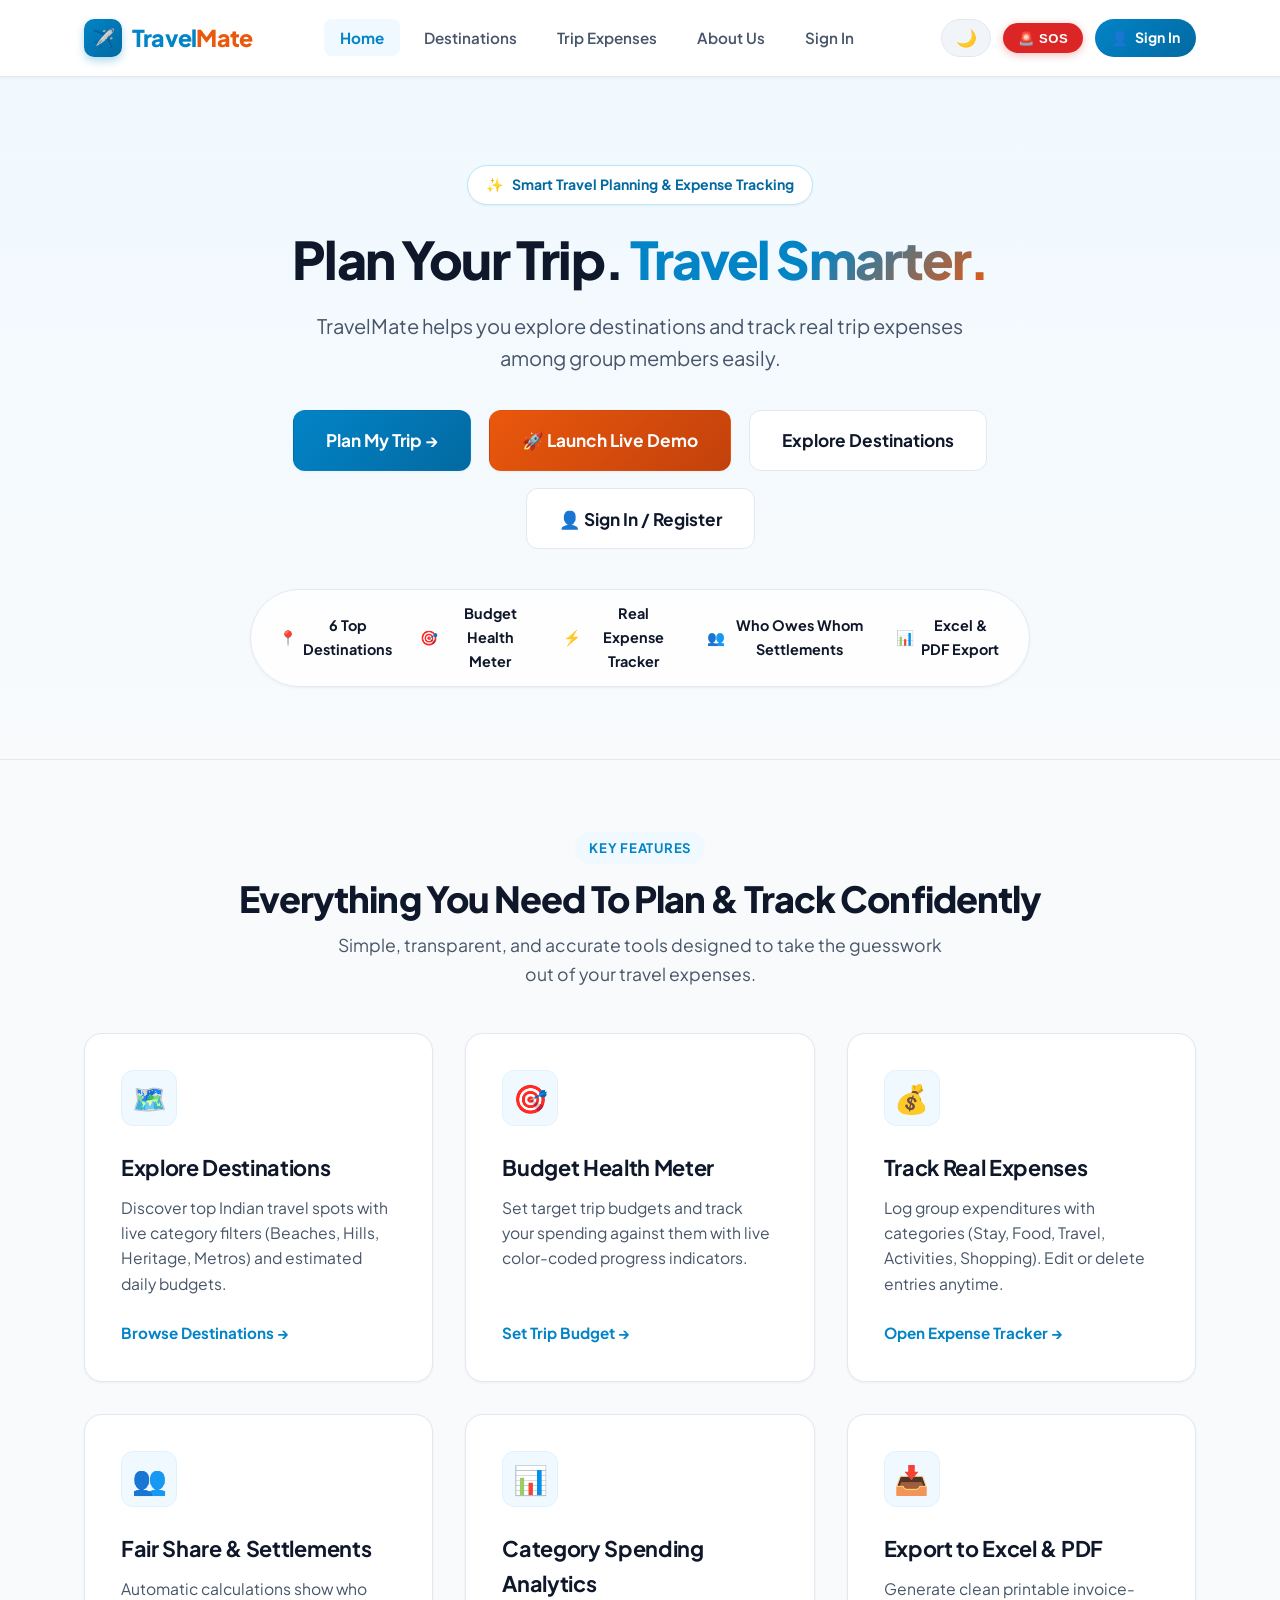
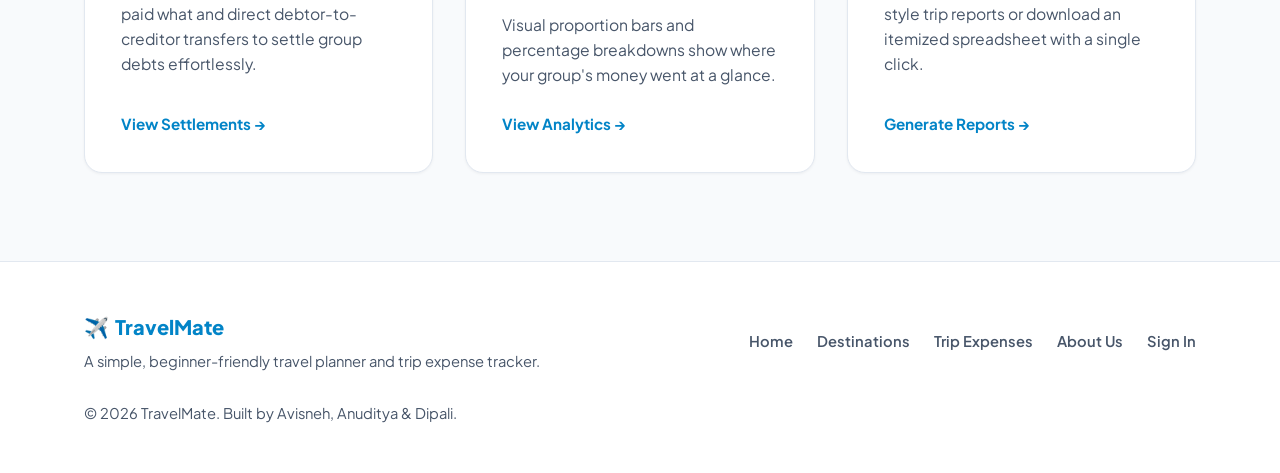
==== index.html @ c38aa234 "Initial commit: TravelMate web app" ====
<!DOCTYPE html>
<html lang="en">
<head>
  <meta charset="UTF-8">
  <meta name="viewport" content="width=device-width, initial-scale=1.0">
  <title>TravelMate - Plan Your Trip. Travel Smarter.</title>
  <!-- Google Fonts: Plus Jakarta Sans -->
  <link rel="preconnect" href="https://fonts.googleapis.com">
  <link rel="preconnect" href="https://fonts.gstatic.com" crossorigin>
  <link href="https://fonts.googleapis.com/css2?family=Plus+Jakarta+Sans:wght@400;500;600;700;800&display=swap" rel="stylesheet">
  <!-- Main Stylesheet -->
  <link rel="stylesheet" href="css/style.css">
</head>
<body>

  <!-- Navigation Bar -->
  <header class="navbar">
    <div class="container nav-container">
      <a href="index.html" class="logo">
        <div class="logo-icon-wrap">✈️</div>
        <div class="logo-text">Travel<span>Mate</span></div>
      </a>

      <!-- Mobile Menu Toggle Button -->
      <button class="menu-toggle" id="menuToggle" aria-label="Toggle Navigation">
        ☰
      </button>

      <!-- Navigation Links -->
      <nav>
        <ul class="nav-links" id="navLinks">
          <li><a href="index.html" class="nav-link active">Home</a></li>
          <li><a href="destinations.html" class="nav-link">Destinations</a></li>
          <li><a href="budget.html" class="nav-link">Trip Expenses</a></li>
          <li><a href="about.html" class="nav-link">About Us</a></li>
          <li><a href="login.html" class="nav-link">Sign In</a></li>
        </ul>
      </nav>

      <!-- Nav Actions: Theme Toggle & Emergency SOS -->
      <div class="nav-actions-group">
        <button type="button" id="themeToggleBtn" class="btn-theme-toggle" title="Toggle Dark/Light Mode">🌙</button>
        <button type="button" id="sosNavBtn" class="btn-nav-sos" title="Emergency Helplines">🚨 SOS</button>
      </div>
    </div>
  </header>

  <!-- Main Content -->
  <main>
    <!-- Hero Section -->
    <section class="hero">
      <div class="container">
        <div class="hero-content">
          <div class="hero-badge">
            <span>✨</span> Smart Travel Planning & Expense Tracking
          </div>
          <h1 class="hero-title">
            Plan Your Trip. <span>Travel Smarter.</span>
          </h1>
          <p class="hero-desc">
            TravelMate helps you explore destinations and track real trip expenses among group members easily.
          </p>
          <div class="hero-actions">
            <a href="budget.html" class="btn btn-primary btn-lg">Plan My Trip &rarr;</a>
            <a href="budget.html?demo=true" class="btn btn-secondary btn-lg">🚀 Launch Live Demo</a>
            <a href="destinations.html" class="btn btn-outline btn-lg">Explore Destinations</a>
            <a href="login.html" class="btn btn-outline btn-lg">👤 Sign In / Register</a>
          </div>
          
          <!-- Trust / Highlights Strip -->
          <div class="hero-stats">
            <div class="hero-stat-item">
              <span>📍</span> <strong>6 Top Destinations</strong>
            </div>
            <div class="hero-stat-item">
              <span>🎯</span> <strong>Budget Health Meter</strong>
            </div>
            <div class="hero-stat-item">
              <span>⚡</span> <strong>Real Expense Tracker</strong>
            </div>
            <div class="hero-stat-item">
              <span>👥</span> <strong>Who Owes Whom Settlements</strong>
            </div>
            <div class="hero-stat-item">
              <span>📊</span> <strong>Excel & PDF Export</strong>
            </div>
          </div>
        </div>
      </div>
    </section>

    <!-- Features Section -->
    <section class="features-section">
      <div class="container">
        <div class="section-header">
          <span class="section-tag">Key Features</span>
          <h2 class="section-title">Everything You Need To Plan & Track Confidently</h2>
          <p class="section-subtitle">
            Simple, transparent, and accurate tools designed to take the guesswork out of your travel expenses.
          </p>
        </div>

        <div class="features-grid">
          <!-- Feature Card 1 -->
          <div class="feature-card">
            <div class="feature-icon-wrap">🗺️</div>
            <h3 class="feature-title">Explore Destinations</h3>
            <p class="feature-desc">
              Discover top Indian travel spots with live category filters (Beaches, Hills, Heritage, Metros) and estimated daily budgets.
            </p>
            <a href="destinations.html" class="feature-link">Browse Destinations &rarr;</a>
          </div>

          <!-- Feature Card 2 -->
          <div class="feature-card">
            <div class="feature-icon-wrap">🎯</div>
            <h3 class="feature-title">Budget Health Meter</h3>
            <p class="feature-desc">
              Set target trip budgets and track your spending against them with live color-coded progress indicators.
            </p>
            <a href="budget.html" class="feature-link">Set Trip Budget &rarr;</a>
          </div>

          <!-- Feature Card 3 -->
          <div class="feature-card">
            <div class="feature-icon-wrap">💰</div>
            <h3 class="feature-title">Track Real Expenses</h3>
            <p class="feature-desc">
              Log group expenditures with categories (Stay, Food, Travel, Activities, Shopping). Edit or delete entries anytime.
            </p>
            <a href="budget.html" class="feature-link">Open Expense Tracker &rarr;</a>
          </div>

          <!-- Feature Card 4 -->
          <div class="feature-card">
            <div class="feature-icon-wrap">👥</div>
            <h3 class="feature-title">Fair Share & Settlements</h3>
            <p class="feature-desc">
              Automatic calculations show who paid what and direct debtor-to-creditor transfers to settle group debts effortlessly.
            </p>
            <a href="budget.html" class="feature-link">View Settlements &rarr;</a>
          </div>

          <!-- Feature Card 5 -->
          <div class="feature-card">
            <div class="feature-icon-wrap">📊</div>
            <h3 class="feature-title">Category Spending Analytics</h3>
            <p class="feature-desc">
              Visual proportion bars and percentage breakdowns show where your group's money went at a glance.
            </p>
            <a href="budget.html" class="feature-link">View Analytics &rarr;</a>
          </div>

          <!-- Feature Card 6 -->
          <div class="feature-card">
            <div class="feature-icon-wrap">📥</div>
            <h3 class="feature-title">Export to Excel & PDF</h3>
            <p class="feature-desc">
              Generate clean printable invoice-style trip reports or download an itemized spreadsheet with a single click.
            </p>
            <a href="budget.html" class="feature-link">Generate Reports &rarr;</a>
          </div>
        </div>
      </div>
    </section>

    <!-- Emergency SOS Modal -->
    <div id="sosModal" class="modal-overlay hidden" role="dialog" aria-modal="true">
      <div class="modal-box">
        <div class="modal-header">
          <h3 class="modal-title"><span>🚨</span> Emergency Tourist Helplines</h3>
          <button type="button" class="modal-close-btn" id="closeSosBtn">&times;</button>
        </div>
        <p style="font-size: 0.9rem; color: var(--text-muted); margin-bottom: 1.25rem;">
          Verified 24x7 emergency contacts across India. Tap any button to place an immediate call.
        </p>
        <div class="sos-grid">
          <div class="sos-card sos-card-primary">
            <div>
              <div class="sos-name">National Emergency</div>
              <div class="sos-sub">All-in-one Emergency</div>
            </div>
            <a href="tel:112" class="sos-btn-call">📞 112</a>
          </div>
          <div class="sos-card">
            <div>
              <div class="sos-name">Tourist Helpline</div>
              <div class="sos-sub">Ministry of Tourism (24x7)</div>
            </div>
            <a href="tel:1363" class="sos-btn-call">📞 1363</a>
          </div>
          <div class="sos-card">
            <div>
              <div class="sos-name">Police Control</div>
              <div class="sos-sub">Immediate Police Assistance</div>
            </div>
            <a href="tel:100" class="sos-btn-call">📞 100</a>
          </div>
          <div class="sos-card">
            <div>
              <div class="sos-name">Ambulance / Medical</div>
              <div class="sos-sub">Emergency Medical Care</div>
            </div>
            <a href="tel:108" class="sos-btn-call">📞 108</a>
          </div>
          <div class="sos-card">
            <div>
              <div class="sos-name">Women Safety</div>
              <div class="sos-sub">National Women Helpline</div>
            </div>
            <a href="tel:1091" class="sos-btn-call">📞 1091</a>
          </div>
          <div class="sos-card">
            <div>
              <div class="sos-name">Highway Emergency</div>
              <div class="sos-sub">NHAI Road Assistance</div>
            </div>
            <a href="tel:1033" class="sos-btn-call">📞 1033</a>
          </div>
        </div>
      </div>
    </div>
  </main>

  <!-- Footer -->
  <footer class="footer">
    <div class="container footer-content">
      <div>
        <div class="footer-logo">
          <span>✈️</span> TravelMate
        </div>
        <p>A simple, beginner-friendly travel planner and trip expense tracker.</p>
      </div>
      <ul class="footer-links">
        <li><a href="index.html">Home</a></li>
        <li><a href="destinations.html">Destinations</a></li>
        <li><a href="budget.html">Trip Expenses</a></li>
        <li><a href="about.html">About Us</a></li>
        <li><a href="login.html">Sign In</a></li>
      </ul>
      <div>
        <p>&copy; 2026 TravelMate. Built by Avisneh, Anuditya & Dipali.</p>
      </div>
    </div>
  </footer>

  <!-- Main JavaScript File -->
  <script src="js/script.js"></script>
</body>
</html>
---- css/style.css ----
/* ===================================================
   TravelMate - Modern Travel Planning Website
   Polished College Mini-Project Stylesheet
   =================================================== */

@import url('https://fonts.googleapis.com/css2?family=Plus+Jakarta+Sans:wght@400;500;600;700;800&display=swap');

/* CSS Variables (Design Tokens) */
:root {
  /* Brand Colors */
  --primary: #0284c7;             /* Sky/Ocean Blue */
  --primary-hover: #0369a1;
  --primary-light: #f0f9ff;
  --primary-glow: rgba(2, 132, 199, 0.15);
  
  --secondary: #ea580c;           /* Warm Sunset Coral/Orange */
  --secondary-hover: #c2410c;
  --secondary-light: #fff7ed;
  
  --accent: #059669;              /* Emerald for settlements / positive balance */
  --accent-light: #ecfdf5;

  /* Neutrals & Surfaces */
  --bg-page: #f8fafc;             /* Slate 50 */
  --bg-card: #ffffff;
  --bg-subtle: #f1f5f9;           /* Slate 100 */
  --bg-input: #ffffff;
  
  /* Text */
  --text-main: #0f172a;           /* Slate 900 */
  --text-muted: #475569;          /* Slate 600 - high contrast */
  --text-light: #94a3b8;          /* Slate 400 */
  
  /* Borders */
  --border: #e2e8f0;              /* Slate 200 */
  --border-hover: #cbd5e1;
  --border-focus: #38bdf8;
  
  /* Feedback */
  --error: #dc2626;
  --error-bg: #fef2f2;
  --error-border: #fecaca;
  
  /* Radii */
  --radius-sm: 8px;
  --radius-md: 12px;
  --radius-lg: 18px;
  --radius-full: 9999px;
  
  /* Shadows */
  --shadow-sm: 0 1px 3px 0 rgba(15, 23, 42, 0.05);
  --shadow-md: 0 4px 12px -2px rgba(15, 23, 42, 0.07), 0 2px 4px -1px rgba(15, 23, 42, 0.04);
  --shadow-lg: 0 12px 28px -4px rgba(15, 23, 42, 0.1), 0 4px 8px -2px rgba(15, 23, 42, 0.04);
  --shadow-primary: 0 10px 20px -3px rgba(2, 132, 199, 0.25);
  
  /* Transitions */
  --transition: all 0.22s cubic-bezier(0.4, 0, 0.2, 1);
  --max-width: 1160px;
}

/* ===================================================
   Dark Mode Theme System
   =================================================== */
[data-theme="dark"] {
  --bg-page: #0b1329;             /* Deep midnight slate */
  --bg-card: #152238;             /* Elevated dark surface */
  --bg-subtle: #1c2e4a;           /* Secondary dark surface */
  --bg-input: #101c30;            /* Dark input field */
  
  --text-main: #f8fafc;           /* Crisp bright text */
  --text-muted: #94a3b8;          /* Slate 400 */
  --text-light: #64748b;          /* Slate 500 */
  
  --border: #233554;              /* Slate border */
  --border-hover: #3b5278;
  --border-focus: #38bdf8;
  
  --primary-light: rgba(2, 132, 199, 0.22);
  --secondary-light: rgba(234, 88, 12, 0.22);
  --accent-light: rgba(5, 150, 105, 0.22);
  
  --shadow-sm: 0 1px 3px 0 rgba(0, 0, 0, 0.4);
  --shadow-md: 0 4px 12px -2px rgba(0, 0, 0, 0.5);
  --shadow-lg: 0 12px 28px -4px rgba(0, 0, 0, 0.65);
}

[data-theme="dark"] .navbar {
  background-color: rgba(15, 23, 42, 0.94);
  border-bottom: 1px solid var(--border);
}
[data-theme="dark"] .nav-links {
  background-color: #152238;
}
[data-theme="dark"] .nav-link {
  color: #cbd5e1;
}
[data-theme="dark"] .nav-link:hover,
[data-theme="dark"] .nav-link.active {
  color: #38bdf8;
}
[data-theme="dark"] .feature-card,
[data-theme="dark"] .destination-card,
[data-theme="dark"] .team-card,
[data-theme="dark"] .tracker-panel,
[data-theme="dark"] .metric-card,
[data-theme="dark"] .trip-card,
[data-theme="dark"] .settlement-card,
[data-theme="dark"] .print-actions-bar,
[data-theme="dark"] .about-intro-card,
[data-theme="dark"] .checklist-card,
[data-theme="dark"] .budget-meter-card,
[data-theme="dark"] .category-analytics-card,
[data-theme="dark"] .itinerary-card,
[data-theme="dark"] .currency-widget-card,
[data-theme="dark"] .modal-box {
  background-color: var(--bg-card);
  border-color: var(--border);
}
[data-theme="dark"] .form-input,
[data-theme="dark"] .form-select,
[data-theme="dark"] .dest-search-input {
  background-color: var(--bg-input);
  color: var(--text-main);
  border-color: var(--border);
}
[data-theme="dark"] .expense-table th {
  background-color: #1a2a44;
  color: #cbd5e1;
  border-color: var(--border);
}
[data-theme="dark"] .expense-table td {
  border-color: var(--border);
  color: var(--text-main);
}
[data-theme="dark"] .category-dist-bar {
  background-color: #1e293b;
}
[data-theme="dark"] .category-card {
  background-color: #1a2a44;
}
[data-theme="dark"] .checklist-item {
  background-color: #1a2a44;
  border-color: var(--border);
}
[data-theme="dark"] .checklist-item.done {
  background-color: rgba(5, 150, 105, 0.15);
  border-color: #065f46;
}
[data-theme="dark"] .footer {
  background-color: #070d1d;
  border-top: 1px solid var(--border);
}
[data-theme="dark"] .demo-banner {
  background: linear-gradient(135deg, rgba(5, 150, 105, 0.15) 0%, rgba(2, 132, 199, 0.15) 100%);
  border-color: #059669;
}
[data-theme="dark"] .demo-banner-title {
  color: #34d399;
}
[data-theme="dark"] .demo-banner-desc {
  color: #a7f3d0;
}
[data-theme="dark"] .filter-pill {
  background-color: #152238;
  color: #cbd5e1;
  border-color: var(--border);
}

/* Homepage Dark Mode Overrides */
[data-theme="dark"] .hero {
  background: 
    linear-gradient(180deg, rgba(11, 19, 41, 0.94) 0%, rgba(15, 23, 42, 0.98) 100%),
    url('https://images.unsplash.com/photo-1488646953014-85cb44e25828?w=1600&auto=format&fit=crop&q=80') center/cover no-repeat;
  border-bottom-color: var(--border);
}

[data-theme="dark"] .hero-badge {
  background-color: var(--bg-card);
  border-color: var(--border);
  color: #38bdf8;
}

[data-theme="dark"] .hero-stats {
  background-color: rgba(21, 34, 56, 0.9);
  border-color: var(--border);
  color: #94a3b8;
}

[data-theme="dark"] .hero-stat-item strong {
  color: #f8fafc;
}

[data-theme="dark"] .btn-outline {
  background-color: var(--bg-card);
  border-color: var(--border);
  color: var(--text-main);
}

[data-theme="dark"] .btn-outline:hover {
  background-color: var(--primary-light);
  border-color: var(--primary);
  color: #38bdf8;
}

[data-theme="dark"] .btn-outline-danger {
  background-color: var(--bg-card);
  border-color: #7f1d1d;
  color: #f87171;
}

[data-theme="dark"] .btn-outline-danger:hover {
  background-color: rgba(220, 38, 38, 0.2);
  border-color: #ef4444;
}

[data-theme="dark"] .section-tag {
  background-color: var(--primary-light);
  color: #38bdf8;
}

[data-theme="dark"] .feature-card {
  background-color: var(--bg-card);
  border-color: var(--border);
}

[data-theme="dark"] .feature-icon-wrap {
  background-color: var(--primary-light);
  color: #38bdf8;
}

[data-theme="dark"] .feature-link {
  color: #38bdf8;
}

[data-theme="dark"] .feature-link:hover {
  color: #7dd3fc;
}

[data-theme="dark"] .sos-card {
  background-color: var(--bg-card);
  border-color: var(--border);
}

[data-theme="dark"] .sos-sub {
  color: var(--text-muted);
}

/* Base & Reset */
*, *::before, *::after {
  box-sizing: border-box;
  margin: 0;
  padding: 0;
}

html {
  scroll-behavior: smooth;
  font-size: 16px;
}

body {
  font-family: 'Plus Jakarta Sans', -apple-system, BlinkMacSystemFont, "Segoe UI", Roboto, sans-serif;
  color: var(--text-main);
  background-color: var(--bg-page);
  line-height: 1.65;
  min-height: 100vh;
  display: flex;
  flex-direction: column;
  -webkit-font-smoothing: antialiased;
}

main {
  flex: 1;
}

a {
  color: inherit;
  text-decoration: none;
}

img {
  max-width: 100%;
  height: auto;
  display: block;
}

/* Container */
.container {
  width: 100%;
  max-width: var(--max-width);
  margin: 0 auto;
  padding: 0 1.5rem;
}

/* Section Header Typography */
.section-header {
  text-align: center;
  margin-bottom: 2.75rem;
}

.section-tag {
  display: inline-flex;
  align-items: center;
  gap: 0.4rem;
  font-size: 0.82rem;
  font-weight: 700;
  text-transform: uppercase;
  letter-spacing: 0.75px;
  color: var(--primary);
  background-color: var(--primary-light);
  padding: 0.35rem 0.85rem;
  border-radius: var(--radius-full);
  margin-bottom: 0.75rem;
}

.section-title {
  font-size: 2.25rem;
  font-weight: 800;
  color: var(--text-main);
  letter-spacing: -0.025em;
  margin-bottom: 0.6rem;
  line-height: 1.25;
}

.section-subtitle {
  font-size: 1.1rem;
  color: var(--text-muted);
  max-width: 620px;
  margin: 0 auto;
  font-weight: 400;
}

/* ===================================================
   Navigation Bar
   =================================================== */
.navbar {
  background-color: rgba(255, 255, 255, 0.95);
  backdrop-filter: blur(12px);
  -webkit-backdrop-filter: blur(12px);
  border-bottom: 1px solid var(--border);
  position: sticky;
  top: 0;
  z-index: 100;
  box-shadow: var(--shadow-sm);
  transition: var(--transition);
}

.nav-container {
  display: flex;
  align-items: center;
  justify-content: space-between;
  height: 76px;
}

.logo {
  display: flex;
  align-items: center;
  gap: 0.6rem;
  font-size: 1.45rem;
  font-weight: 800;
  color: var(--primary);
  letter-spacing: -0.03em;
  transition: var(--transition);
}

.logo:hover {
  opacity: 0.9;
  transform: translateY(-1px);
}

.logo-icon-wrap {
  width: 38px;
  height: 38px;
  border-radius: 10px;
  background: linear-gradient(135deg, var(--primary) 0%, var(--primary-hover) 100%);
  color: #ffffff;
  display: flex;
  align-items: center;
  justify-content: center;
  font-size: 1.15rem;
  box-shadow: 0 4px 8px rgba(2, 132, 199, 0.3);
}

.logo-text span {
  color: var(--secondary);
}

.nav-links {
  display: flex;
  list-style: none;
  gap: 0.5rem;
  align-items: center;
}

.nav-link {
  font-size: 0.95rem;
  font-weight: 600;
  color: var(--text-muted);
  padding: 0.55rem 1rem;
  border-radius: var(--radius-sm);
  transition: var(--transition);
}

.nav-link:hover {
  color: var(--primary);
  background-color: var(--primary-light);
}

.nav-link.active {
  color: var(--primary);
  background-color: var(--primary-light);
  font-weight: 700;
}

.menu-toggle {
  display: none;
  background: none;
  border: 1px solid var(--border);
  border-radius: var(--radius-sm);
  padding: 0.5rem 0.75rem;
  cursor: pointer;
  color: var(--text-main);
  font-size: 1.25rem;
  transition: var(--transition);
}

.menu-toggle:hover {
  background-color: var(--bg-subtle);
}

/* ===================================================
   Buttons
   =================================================== */
.btn {
  display: inline-flex;
  align-items: center;
  justify-content: center;
  gap: 0.5rem;
  font-size: 0.98rem;
  font-weight: 700;
  padding: 0.75rem 1.6rem;
  border-radius: var(--radius-md);
  border: 1px solid transparent;
  cursor: pointer;
  transition: var(--transition);
  text-align: center;
  font-family: inherit;
}

.btn-primary {
  background: linear-gradient(135deg, var(--primary) 0%, var(--primary-hover) 100%);
  color: #ffffff;
  box-shadow: var(--shadow-sm);
}

.btn-primary:hover {
  transform: translateY(-2px);
  box-shadow: var(--shadow-primary);
}

.btn-secondary {
  background: linear-gradient(135deg, var(--secondary) 0%, var(--secondary-hover) 100%);
  color: #ffffff;
  box-shadow: var(--shadow-sm);
}

.btn-secondary:hover {
  transform: translateY(-2px);
  box-shadow: 0 10px 20px -3px rgba(234, 88, 12, 0.25);
}

.btn-outline {
  background-color: #ffffff;
  border-color: var(--border);
  color: var(--text-main);
}

.btn-outline:hover {
  border-color: var(--primary);
  color: var(--primary);
  background-color: var(--primary-light);
  transform: translateY(-2px);
}

.btn-outline-danger {
  background-color: #ffffff;
  border-color: var(--error-border);
  color: var(--error);
}

.btn-outline-danger:hover {
  background-color: var(--error-bg);
  border-color: var(--error);
}

.btn-sm {
  padding: 0.45rem 0.9rem;
  font-size: 0.85rem;
  border-radius: var(--radius-sm);
}

.btn-lg {
  padding: 0.95rem 2rem;
  font-size: 1.08rem;
  border-radius: var(--radius-md);
}

/* ===================================================
   Home Page Hero & Features
   =================================================== */
.hero {
  position: relative;
  padding: 5.5rem 0 4.5rem;
  background: 
    linear-gradient(180deg, rgba(240, 249, 255, 0.92) 0%, rgba(248, 250, 252, 0.96) 100%),
    url('https://images.unsplash.com/photo-1488646953014-85cb44e25828?w=1600&auto=format&fit=crop&q=80') center/cover no-repeat;
  text-align: center;
  border-bottom: 1px solid var(--border);
}

.hero-content {
  max-width: 780px;
  margin: 0 auto;
}

.hero-badge {
  display: inline-flex;
  align-items: center;
  gap: 0.5rem;
  padding: 0.45rem 1.1rem;
  background-color: #ffffff;
  border: 1px solid #bae6fd;
  color: var(--primary-hover);
  border-radius: var(--radius-full);
  font-size: 0.88rem;
  font-weight: 700;
  margin-bottom: 1.5rem;
  box-shadow: var(--shadow-sm);
}

.hero-title {
  font-size: 3.25rem;
  font-weight: 800;
  letter-spacing: -0.035em;
  color: var(--text-main);
  margin-bottom: 1.25rem;
  line-height: 1.18;
}

.hero-title span {
  background: linear-gradient(135deg, var(--primary) 0%, #0284c7 50%, var(--secondary) 100%);
  -webkit-background-clip: text;
  -webkit-text-fill-color: transparent;
}

.hero-desc {
  font-size: 1.25rem;
  color: var(--text-muted);
  max-width: 650px;
  margin: 0 auto 2.25rem;
  line-height: 1.6;
}

.hero-actions {
  display: flex;
  gap: 1.1rem;
  justify-content: center;
  flex-wrap: wrap;
  margin-bottom: 2.5rem;
}

.hero-stats {
  display: inline-flex;
  align-items: center;
  gap: 1.75rem;
  padding: 0.75rem 1.75rem;
  background-color: rgba(255, 255, 255, 0.8);
  backdrop-filter: blur(8px);
  border: 1px solid var(--border);
  border-radius: var(--radius-full);
  font-size: 0.9rem;
  color: var(--text-muted);
  box-shadow: var(--shadow-sm);
}

.hero-stat-item {
  display: flex;
  align-items: center;
  gap: 0.4rem;
  font-weight: 600;
}

.hero-stat-item strong {
  color: var(--text-main);
}

/* Features Section */
.features-section {
  padding: 4.5rem 0 5.5rem;
}

.features-grid {
  display: grid;
  grid-template-columns: repeat(auto-fit, minmax(300px, 1fr));
  gap: 2rem;
}

.feature-card {
  background-color: var(--bg-card);
  padding: 2.25rem;
  border-radius: var(--radius-lg);
  border: 1px solid var(--border);
  box-shadow: var(--shadow-sm);
  transition: var(--transition);
  display: flex;
  flex-direction: column;
  position: relative;
  overflow: hidden;
}

.feature-card::before {
  content: "";
  position: absolute;
  top: 0;
  left: 0;
  right: 0;
  height: 4px;
  background: linear-gradient(90deg, var(--primary) 0%, var(--secondary) 100%);
  opacity: 0;
  transition: var(--transition);
}

.feature-card:hover {
  transform: translateY(-6px);
  box-shadow: var(--shadow-lg);
  border-color: #cbd5e1;
}

.feature-card:hover::before {
  opacity: 1;
}

.feature-icon-wrap {
  width: 56px;
  height: 56px;
  border-radius: var(--radius-md);
  background-color: var(--primary-light);
  color: var(--primary);
  display: flex;
  align-items: center;
  justify-content: center;
  font-size: 1.75rem;
  margin-bottom: 1.5rem;
  border: 1px solid #e0f2fe;
}

.feature-title {
  font-size: 1.35rem;
  font-weight: 700;
  color: var(--text-main);
  margin-bottom: 0.6rem;
  letter-spacing: -0.015em;
}

.feature-desc {
  color: var(--text-muted);
  font-size: 0.98rem;
  margin-bottom: 1.5rem;
  flex: 1;
  line-height: 1.6;
}

.feature-link {
  display: inline-flex;
  align-items: center;
  gap: 0.4rem;
  color: var(--primary);
  font-weight: 700;
  font-size: 0.95rem;
  transition: var(--transition);
}

.feature-link:hover {
  color: var(--primary-hover);
  transform: translateX(3px);
}

/* ===================================================
   Destinations Page
   =================================================== */
.destinations-section {
  padding: 4rem 0 5.5rem;
}

.destinations-grid {
  display: grid;
  grid-template-columns: repeat(auto-fill, minmax(340px, 1fr));
  gap: 2.25rem;
}

.destination-card {
  background-color: var(--bg-card);
  border-radius: var(--radius-lg);
  border: 1px solid var(--border);
  overflow: hidden;
  box-shadow: var(--shadow-sm);
  transition: var(--transition);
  display: flex;
  flex-direction: column;
}

.destination-card:hover {
  transform: translateY(-6px);
  box-shadow: var(--shadow-lg);
  border-color: #cbd5e1;
}

.destination-image-wrapper {
  position: relative;
  width: 100%;
  height: 225px;
  background-color: #e2e8f0;
  overflow: hidden;
}

.destination-image {
  width: 100%;
  height: 100%;
  object-fit: cover;
  transition: transform 0.45s cubic-bezier(0.4, 0, 0.2, 1);
}

.destination-card:hover .destination-image {
  transform: scale(1.06);
}

.destination-badge {
  position: absolute;
  top: 1rem;
  right: 1rem;
  background-color: rgba(15, 23, 42, 0.85);
  backdrop-filter: blur(6px);
  -webkit-backdrop-filter: blur(6px);
  color: #ffffff;
  padding: 0.35rem 0.85rem;
  border-radius: var(--radius-full);
  font-size: 0.78rem;
  font-weight: 700;
  letter-spacing: 0.3px;
  box-shadow: 0 2px 6px rgba(0,0,0,0.2);
}

.destination-content {
  padding: 1.75rem;
  display: flex;
  flex-direction: column;
  flex: 1;
}

.destination-name {
  font-size: 1.45rem;
  font-weight: 800;
  color: var(--text-main);
  margin-bottom: 0.45rem;
  letter-spacing: -0.02em;
}

.destination-desc {
  color: var(--text-muted);
  font-size: 0.95rem;
  margin-bottom: 1.5rem;
  flex: 1;
  line-height: 1.6;
}

.destination-footer {
  display: flex;
  align-items: center;
  justify-content: space-between;
  padding-top: 1.25rem;
  border-top: 1px solid var(--border);
}

.destination-budget-label {
  font-size: 0.75rem;
  color: var(--text-muted);
  text-transform: uppercase;
  font-weight: 700;
  letter-spacing: 0.6px;
  margin-bottom: 0.15rem;
}

.destination-budget-val {
  font-size: 1.15rem;
  font-weight: 800;
  color: var(--primary);
}

/* ===================================================
   Trip Expenses Tracker & Splitter Styles
   =================================================== */
.expense-tracker-section {
  padding: 3.5rem 0 5.5rem;
}

.tracker-layout {
  display: flex;
  flex-direction: column;
  gap: 2.5rem;
}

/* Generic Panel Card */
.tracker-panel {
  background-color: var(--bg-card);
  border-radius: var(--radius-lg);
  border: 1px solid var(--border);
  box-shadow: var(--shadow-sm);
  padding: 2.25rem;
}

.panel-header {
  border-bottom: 1px solid var(--border);
  padding-bottom: 1.25rem;
  margin-bottom: 1.75rem;
  display: flex;
  align-items: center;
  justify-content: space-between;
  flex-wrap: wrap;
  gap: 1rem;
}

.panel-tag {
  font-size: 0.75rem;
  font-weight: 800;
  text-transform: uppercase;
  letter-spacing: 0.75px;
  color: var(--primary);
  display: inline-block;
  margin-bottom: 0.35rem;
}

.panel-title {
  font-size: 1.45rem;
  font-weight: 800;
  color: var(--text-main);
  letter-spacing: -0.02em;
}

.panel-desc {
  font-size: 0.9rem;
  color: var(--text-muted);
  margin-top: 0.25rem;
}

/* ===================================================
   My Trips Dashboard
   =================================================== */
.my-trips-section {
  background-color: var(--bg-card);
  border-radius: var(--radius-lg);
  border: 1px solid var(--border);
  box-shadow: var(--shadow-sm);
  padding: 2rem;
  margin-bottom: 2rem;
}

.my-trips-header {
  display: flex;
  align-items: center;
  justify-content: space-between;
  flex-wrap: wrap;
  gap: 1rem;
  padding-bottom: 1.25rem;
  border-bottom: 1px solid var(--border);
  margin-bottom: 1.5rem;
}

.my-trips-grid {
  display: grid;
  grid-template-columns: repeat(auto-fill, minmax(300px, 1fr));
  gap: 1.5rem;
}

.trip-card {
  background-color: #ffffff;
  border-radius: var(--radius-md);
  border: 1.5px solid var(--border);
  box-shadow: var(--shadow-sm);
  padding: 1.5rem;
  display: flex;
  flex-direction: column;
  gap: 1rem;
  position: relative;
  transition: var(--transition);
}

.trip-card:hover {
  transform: translateY(-3px);
  box-shadow: var(--shadow-md);
  border-color: #cbd5e1;
}

.trip-card.active {
  border-color: var(--primary);
  box-shadow: 0 0 0 2px var(--primary-light), var(--shadow-md);
  background: linear-gradient(180deg, #f0f9ff 0%, #ffffff 40%);
}

.trip-card-header {
  display: flex;
  align-items: flex-start;
  justify-content: space-between;
  gap: 0.5rem;
}

.trip-card-title {
  font-size: 1.25rem;
  font-weight: 800;
  color: var(--text-main);
  letter-spacing: -0.01em;
  margin-bottom: 0.25rem;
}

.trip-badge-active {
  display: inline-flex;
  align-items: center;
  gap: 0.3rem;
  background-color: var(--primary);
  color: #ffffff;
  font-size: 0.72rem;
  font-weight: 800;
  text-transform: uppercase;
  letter-spacing: 0.5px;
  padding: 0.25rem 0.6rem;
  border-radius: var(--radius-full);
}

.trip-badge-dest {
  display: inline-flex;
  align-items: center;
  gap: 0.25rem;
  background-color: var(--bg-subtle);
  color: var(--text-muted);
  font-size: 0.75rem;
  font-weight: 700;
  padding: 0.2rem 0.55rem;
  border-radius: var(--radius-full);
  border: 1px solid var(--border);
}

.trip-card-members {
  font-size: 0.85rem;
  color: var(--text-muted);
  display: flex;
  flex-direction: column;
  gap: 0.25rem;
}

.trip-members-chips {
  display: flex;
  flex-wrap: wrap;
  gap: 0.35rem;
  margin-top: 0.25rem;
}

.trip-member-tag {
  font-size: 0.75rem;
  font-weight: 600;
  background-color: var(--bg-subtle);
  border: 1px solid var(--border);
  padding: 0.15rem 0.5rem;
  border-radius: var(--radius-sm);
  color: var(--text-main);
}

.trip-card-stats {
  display: flex;
  justify-content: space-between;
  align-items: center;
  padding: 0.75rem 1rem;
  background-color: var(--bg-subtle);
  border-radius: var(--radius-sm);
  border: 1px solid var(--border);
}

.trip-card-total-label {
  font-size: 0.75rem;
  font-weight: 700;
  text-transform: uppercase;
  letter-spacing: 0.5px;
  color: var(--text-muted);
}

.trip-card-total-val {
  font-size: 1.15rem;
  font-weight: 800;
  color: var(--primary);
}

.trip-card-actions {
  display: flex;
  gap: 0.5rem;
  margin-top: auto;
  padding-top: 0.5rem;
}

.trip-card-actions .btn {
  flex: 1;
}

.empty-trips-card {
  grid-column: 1 / -1;
  text-align: center;
  padding: 3rem 1.5rem;
  background-color: var(--bg-subtle);
  border-radius: var(--radius-md);
  border: 1.5px dashed var(--border);
  color: var(--text-muted);
}

.destination-badge-inline {
  display: inline-flex;
  align-items: center;
  gap: 0.3rem;
  background-color: #e0f2fe;
  color: #0369a1;
  border: 1px solid #7dd3fc;
  padding: 0.2rem 0.65rem;
  border-radius: var(--radius-full);
  font-size: 0.8rem;
  font-weight: 700;
  vertical-align: middle;
  margin-left: 0.5rem;
}

/* Pair-wise Direct Settlements */
.pair-settlement-list {
  display: grid;
  grid-template-columns: repeat(auto-fit, minmax(280px, 1fr));
  gap: 0.85rem;
}

.pair-settlement-item {
  display: flex;
  align-items: center;
  justify-content: space-between;
  gap: 0.75rem;
  padding: 1rem 1.25rem;
  background-color: #ffffff;
  border-radius: var(--radius-md);
  border: 1.5px solid #fed7aa;
  background: linear-gradient(135deg, #fffbeb 0%, #fff7ed 100%);
  box-shadow: var(--shadow-sm);
}

.pair-settlement-item.settled-clean {
  background: #f0fdf4;
  border-color: #bbf7d0;
}

.pair-settlement-desc {
  display: flex;
  align-items: center;
  gap: 0.5rem;
  font-weight: 700;
  font-size: 0.95rem;
  color: var(--text-main);
  flex-wrap: wrap;
}

.pair-debtor {
  color: var(--secondary);
  font-weight: 800;
}

.pair-creditor {
  color: var(--accent);
  font-weight: 800;
}

.pair-arrow {
  color: var(--text-muted);
  font-size: 1.1rem;
}

.pair-amount {
  font-size: 1.1rem;
  font-weight: 800;
  color: var(--text-main);
  background-color: #ffffff;
  padding: 0.25rem 0.65rem;
  border-radius: var(--radius-sm);
  border: 1px solid rgba(0, 0, 0, 0.08);
  white-space: nowrap;
}

/* Active Trip Banner */
.active-trip-banner {
  background: linear-gradient(135deg, #f0f9ff 0%, #e0f2fe 100%);
  border: 1.5px solid #bae6fd;
  border-radius: var(--radius-md);
  padding: 1.5rem 1.75rem;
  display: flex;
  align-items: center;
  justify-content: space-between;
  flex-wrap: wrap;
  gap: 1rem;
  margin-bottom: 2rem;
}

.active-trip-info {
  display: flex;
  flex-direction: column;
  gap: 0.4rem;
}

.active-trip-label {
  font-size: 0.78rem;
  font-weight: 800;
  text-transform: uppercase;
  letter-spacing: 0.6px;
  color: var(--primary-hover);
}

.active-trip-title {
  font-size: 1.6rem;
  font-weight: 800;
  color: var(--text-main);
}

.active-members-list {
  display: flex;
  align-items: center;
  gap: 0.5rem;
  flex-wrap: wrap;
  margin-top: 0.35rem;
}

.member-chip {
  display: inline-flex;
  align-items: center;
  gap: 0.4rem;
  background-color: #ffffff;
  border: 1px solid #7dd3fc;
  color: var(--text-main);
  padding: 0.3rem 0.75rem;
  border-radius: var(--radius-full);
  font-size: 0.85rem;
  font-weight: 700;
  box-shadow: 0 1px 2px rgba(0, 0, 0, 0.04);
}

.member-chip-avatar {
  width: 20px;
  height: 20px;
  border-radius: 50%;
  background-color: var(--primary);
  color: #ffffff;
  display: inline-flex;
  align-items: center;
  justify-content: center;
  font-size: 0.7rem;
  font-weight: 800;
}

/* Dynamic Member Inputs Grid */
.member-inputs-grid {
  display: grid;
  grid-template-columns: repeat(auto-fit, minmax(220px, 1fr));
  gap: 1rem;
  margin: 1.25rem 0 1.75rem;
}

/* Forms */
.form-grid {
  display: grid;
  grid-template-columns: repeat(auto-fit, minmax(220px, 1fr));
  gap: 1.25rem;
  margin-bottom: 1.75rem;
}

.form-group {
  display: flex;
  flex-direction: column;
  gap: 0.45rem;
}

.form-group.full-width {
  grid-column: 1 / -1;
}

.form-label {
  font-size: 0.9rem;
  font-weight: 700;
  color: var(--text-main);
  display: flex;
  align-items: center;
  gap: 0.4rem;
}

.form-label span.req {
  color: var(--error);
}

.input-icon-wrap {
  position: relative;
  display: flex;
  align-items: center;
}

.input-icon {
  position: absolute;
  left: 0.95rem;
  color: var(--text-light);
  font-size: 0.95rem;
  pointer-events: none;
  font-weight: 700;
}

.form-input,
.form-select {
  width: 100%;
  padding: 0.8rem 1rem;
  font-size: 0.96rem;
  border: 1.5px solid var(--border);
  border-radius: var(--radius-md);
  background-color: var(--bg-input);
  color: var(--text-main);
  transition: var(--transition);
  font-family: inherit;
}

.has-icon {
  padding-left: 2.2rem;
}

.form-input:focus,
.form-select:focus {
  outline: none;
  border-color: var(--primary);
  box-shadow: 0 0 0 4px var(--primary-glow);
  background-color: #ffffff;
}

.form-input::placeholder {
  color: #94a3b8;
}

.form-hint {
  font-size: 0.78rem;
  color: var(--text-muted);
}

/* Alert Notification */
.alert {
  padding: 0.9rem 1.2rem;
  border-radius: var(--radius-md);
  font-size: 0.92rem;
  margin-bottom: 1.5rem;
  display: flex;
  align-items: center;
  gap: 0.6rem;
}

.alert-error {
  background-color: var(--error-bg);
  border: 1px solid var(--error-border);
  color: var(--error);
  font-weight: 600;
}

.alert.hidden,
.hidden {
  display: none !important;
}

/* Summary Metrics Highlights */
.metrics-grid {
  display: grid;
  grid-template-columns: repeat(auto-fit, minmax(260px, 1fr));
  gap: 1.25rem;
  margin-bottom: 2rem;
}

.metric-card {
  padding: 1.5rem;
  border-radius: var(--radius-md);
  border: 1px solid var(--border);
  background-color: var(--bg-card);
  box-shadow: var(--shadow-sm);
  display: flex;
  flex-direction: column;
  gap: 0.35rem;
}

.metric-card.primary {
  background: linear-gradient(135deg, #0284c7 0%, #0369a1 100%);
  color: #ffffff;
  border: none;
  box-shadow: 0 10px 24px -4px rgba(2, 132, 199, 0.35);
}

.metric-card.primary .metric-label {
  color: rgba(255, 255, 255, 0.85);
}

.metric-card.primary .metric-value {
  color: #ffffff;
  font-size: 2.25rem;
}

.metric-card.accent {
  background-color: var(--accent-light);
  border: 1.5px solid #a7f3d0;
}

.metric-card.accent .metric-label {
  color: #065f46;
}

.metric-card.accent .metric-value {
  color: #047857;
  font-size: 1.85rem;
}

.metric-label {
  font-size: 0.8rem;
  font-weight: 700;
  text-transform: uppercase;
  letter-spacing: 0.6px;
  color: var(--text-muted);
}

.metric-value {
  font-size: 1.85rem;
  font-weight: 800;
  letter-spacing: -0.02em;
  color: var(--text-main);
}

/* Expense Table */
.table-responsive {
  width: 100%;
  overflow-x: auto;
  border-radius: var(--radius-md);
  border: 1px solid var(--border);
}

.expense-table {
  width: 100%;
  border-collapse: collapse;
  min-width: 620px;
}

.expense-table th {
  background-color: var(--bg-subtle);
  padding: 0.9rem 1rem;
  text-align: left;
  font-size: 0.82rem;
  font-weight: 700;
  color: var(--text-muted);
  text-transform: uppercase;
  letter-spacing: 0.5px;
  border-bottom: 1px solid var(--border);
}

.expense-table td {
  padding: 1rem;
  border-bottom: 1px solid var(--border);
  font-size: 0.94rem;
  vertical-align: middle;
}

.expense-table tr:last-child td {
  border-bottom: none;
}

.expense-table tr:hover {
  background-color: #fafbfc;
}

.category-tag {
  display: inline-flex;
  align-items: center;
  padding: 0.25rem 0.65rem;
  border-radius: var(--radius-full);
  font-size: 0.78rem;
  font-weight: 700;
  background-color: var(--bg-subtle);
  color: var(--text-main);
  border: 1px solid var(--border);
}

.amount-cell {
  font-weight: 800;
  color: var(--text-main);
  font-size: 1.05rem;
}

.actions-cell {
  display: flex;
  gap: 0.5rem;
}

.btn-action-edit {
  background: none;
  border: 1px solid var(--border);
  border-radius: var(--radius-sm);
  padding: 0.35rem 0.65rem;
  font-size: 0.82rem;
  font-weight: 700;
  color: var(--primary);
  cursor: pointer;
  transition: var(--transition);
}

.btn-action-edit:hover {
  background-color: var(--primary-light);
  border-color: var(--primary);
}

.btn-action-delete {
  background: none;
  border: 1px solid var(--border);
  border-radius: var(--radius-sm);
  padding: 0.35rem 0.65rem;
  font-size: 0.82rem;
  font-weight: 700;
  color: var(--error);
  cursor: pointer;
  transition: var(--transition);
}

.btn-action-delete:hover {
  background-color: var(--error-bg);
  border-color: var(--error);
}

/* Empty State */
.empty-state {
  text-align: center;
  padding: 3.5rem 1.5rem;
  color: var(--text-muted);
}

.empty-state-icon {
  font-size: 3rem;
  margin-bottom: 0.75rem;
  opacity: 0.7;
}

/* Settlement Cards */
.settlement-grid {
  display: grid;
  grid-template-columns: repeat(auto-fit, minmax(280px, 1fr));
  gap: 1.25rem;
  margin-top: 1.25rem;
}

.settlement-card {
  padding: 1.25rem 1.5rem;
  border-radius: var(--radius-md);
  border: 1px solid var(--border);
  background-color: var(--bg-card);
  display: flex;
  align-items: center;
  justify-content: space-between;
  box-shadow: var(--shadow-sm);
}

.settlement-card.receive {
  border-left: 5px solid var(--accent);
  background-color: #f0fdf4;
}

.settlement-card.pay {
  border-left: 5px solid var(--secondary);
  background-color: #fff7ed;
}

.settlement-card.settled {
  border-left: 5px solid var(--text-light);
  background-color: var(--bg-subtle);
}

.settlement-member {
  font-size: 1.05rem;
  font-weight: 800;
  color: var(--text-main);
}

.settlement-sub {
  font-size: 0.82rem;
  color: var(--text-muted);
}

.settlement-badge {
  font-size: 0.95rem;
  font-weight: 800;
}

.settlement-badge.receive {
  color: var(--accent);
}

.settlement-badge.pay {
  color: var(--secondary);
}

.settlement-badge.settled {
  color: var(--text-muted);
}

/* Print Section & Actions */
.print-actions-bar {
  display: flex;
  align-items: center;
  justify-content: space-between;
  flex-wrap: wrap;
  gap: 1rem;
  background-color: #ffffff;
  padding: 1.5rem 2rem;
  border-radius: var(--radius-lg);
  border: 1px solid var(--border);
  box-shadow: var(--shadow-sm);
}

.print-tip {
  font-size: 0.88rem;
  color: var(--text-muted);
}

/* ===================================================
   Print Report Dedicated Container (Visible only in print)
   =================================================== */
.print-report-container {
  display: none;
}

/* ===================================================
   Page 4: About Us Page
   =================================================== */
.about-section {
  padding: 4rem 0 5.5rem;
}

.about-intro-card {
  background-color: var(--bg-card);
  border-radius: var(--radius-lg);
  border: 1px solid var(--border);
  padding: 2.75rem;
  box-shadow: var(--shadow-sm);
  margin-bottom: 4rem;
}

.about-intro-text {
  font-size: 1.08rem;
  color: var(--text-muted);
  margin-bottom: 1.35rem;
  line-height: 1.75;
}

.about-tech-pills {
  display: flex;
  gap: 0.75rem;
  flex-wrap: wrap;
  margin-top: 1.5rem;
}

.tech-pill {
  font-size: 0.82rem;
  font-weight: 700;
  padding: 0.35rem 0.85rem;
  border-radius: var(--radius-full);
  background-color: var(--bg-subtle);
  color: var(--text-main);
  border: 1px solid var(--border);
}

.team-grid {
  display: grid;
  grid-template-columns: repeat(auto-fit, minmax(250px, 1fr));
  gap: 2rem;
}

.team-card {
  background-color: var(--bg-card);
  border-radius: var(--radius-lg);
  border: 1px solid var(--border);
  padding: 2.25rem 1.75rem;
  text-align: center;
  box-shadow: var(--shadow-sm);
  transition: var(--transition);
}

.team-card:hover {
  transform: translateY(-5px);
  box-shadow: var(--shadow-lg);
  border-color: #cbd5e1;
}

.team-avatar {
  width: 76px;
  height: 76px;
  border-radius: 50%;
  background: linear-gradient(135deg, #e0f2fe 0%, #bae6fd 100%);
  color: var(--primary);
  display: flex;
  align-items: center;
  justify-content: center;
  font-size: 1.5rem;
  font-weight: 800;
  margin: 0 auto 1.35rem;
  border: 2px solid #ffffff;
  box-shadow: 0 4px 10px rgba(2, 132, 199, 0.15);
}

.team-name {
  font-size: 1.25rem;
  font-weight: 800;
  color: var(--text-main);
  margin-bottom: 0.3rem;
  letter-spacing: -0.015em;
}

.team-role {
  font-size: 0.88rem;
  color: var(--primary);
  font-weight: 700;
  margin-bottom: 1.5rem;
}

.team-socials {
  display: flex;
  justify-content: center;
  gap: 0.8rem;
}

.social-link {
  display: inline-flex;
  align-items: center;
  justify-content: center;
  width: 38px;
  height: 38px;
  border-radius: 50%;
  background-color: var(--bg-subtle);
  color: var(--text-muted);
  font-size: 0.85rem;
  font-weight: 700;
  transition: var(--transition);
  border: 1px solid var(--border);
}

.social-link:hover {
  background-color: var(--primary);
  color: #ffffff;
  border-color: var(--primary);
  transform: translateY(-2px);
  box-shadow: 0 4px 8px rgba(2, 132, 199, 0.3);
}

/* ===================================================
   Footer
   =================================================== */
.footer {
  background-color: #ffffff;
  border-top: 1px solid var(--border);
  padding: 3rem 0;
  color: var(--text-muted);
  font-size: 0.92rem;
  margin-top: auto;
}

.footer-content {
  display: flex;
  align-items: center;
  justify-content: space-between;
  flex-wrap: wrap;
  gap: 1.75rem;
}

.footer-logo {
  display: flex;
  align-items: center;
  gap: 0.4rem;
  font-weight: 800;
  color: var(--primary);
  font-size: 1.25rem;
  margin-bottom: 0.35rem;
}

.footer-links {
  display: flex;
  gap: 1.5rem;
  list-style: none;
}

.footer-links a {
  font-weight: 600;
  transition: var(--transition);
}

.footer-links a:hover {
  color: var(--primary);
}

/* ===================================================
   College Project Showcase Components
   =================================================== */

/* 1. Quick Presentation Demo Banner */
.demo-banner {
  background: linear-gradient(135deg, #f0fdf4 0%, #ecfeff 100%);
  border: 1.5px dashed #059669;
  border-radius: var(--radius-lg);
  padding: 1.25rem 1.5rem;
  margin-bottom: 2rem;
  display: flex;
  align-items: center;
  justify-content: space-between;
  gap: 1.25rem;
  flex-wrap: wrap;
  box-shadow: var(--shadow-sm);
}

.demo-banner-content {
  display: flex;
  align-items: center;
  gap: 1rem;
  flex: 1;
  min-width: 260px;
}

.demo-banner-icon {
  font-size: 2.2rem;
  line-height: 1;
}

.demo-banner-title {
  font-size: 1.05rem;
  font-weight: 800;
  color: #065f46;
  margin-bottom: 0.2rem;
}

.demo-banner-desc {
  font-size: 0.88rem;
  color: #047857;
  line-height: 1.45;
}

.demo-banner-actions {
  display: flex;
  gap: 0.75rem;
  align-items: center;
  flex-wrap: wrap;
}

.btn-demo-load {
  background-color: #059669;
  color: #ffffff;
  border: none;
  font-weight: 700;
  padding: 0.65rem 1.25rem;
  border-radius: var(--radius-full);
  cursor: pointer;
  box-shadow: 0 4px 12px rgba(5, 150, 105, 0.25);
  transition: var(--transition);
  display: inline-flex;
  align-items: center;
  gap: 0.4rem;
}

.btn-demo-load:hover {
  background-color: #047857;
  transform: translateY(-1px);
}

.btn-demo-reset {
  background-color: #ffffff;
  color: #dc2626;
  border: 1px solid #fecaca;
  font-weight: 600;
  padding: 0.65rem 1rem;
  border-radius: var(--radius-full);
  cursor: pointer;
  transition: var(--transition);
}

.btn-demo-reset:hover {
  background-color: #fef2f2;
  border-color: #dc2626;
}

/* 2. Target Budget Health Meter */
.budget-meter-card {
  background-color: var(--bg-card);
  border-radius: var(--radius-md);
  border: 1px solid var(--border);
  padding: 1.5rem;
  margin-bottom: 2rem;
  box-shadow: var(--shadow-sm);
}

.budget-meter-header {
  display: flex;
  align-items: center;
  justify-content: space-between;
  margin-bottom: 0.75rem;
  flex-wrap: wrap;
  gap: 0.5rem;
}

.budget-meter-title {
  font-size: 1.15rem;
  font-weight: 800;
  color: var(--text-main);
  display: flex;
  align-items: center;
  gap: 0.5rem;
}

.budget-badge {
  font-size: 0.82rem;
  font-weight: 700;
  padding: 0.3rem 0.75rem;
  border-radius: var(--radius-full);
  display: inline-flex;
  align-items: center;
  gap: 0.35rem;
}

.budget-badge.safe {
  background-color: #ecfdf5;
  color: #059669;
  border: 1px solid #a7f3d0;
}

.budget-badge.warning {
  background-color: #fffbeb;
  color: #d97706;
  border: 1px solid #fde68a;
}

.budget-badge.danger {
  background-color: #fef2f2;
  color: #dc2626;
  border: 1px solid #fecaca;
}

.budget-bar-bg {
  width: 100%;
  height: 14px;
  background-color: #e2e8f0;
  border-radius: var(--radius-full);
  overflow: hidden;
  margin-bottom: 0.85rem;
  position: relative;
}

.budget-bar-fill {
  height: 100%;
  width: 0%;
  transition: width 0.5s cubic-bezier(0.4, 0, 0.2, 1);
  border-radius: var(--radius-full);
}

.budget-bar-fill.safe {
  background: linear-gradient(90deg, #10b981, #059669);
}

.budget-bar-fill.warning {
  background: linear-gradient(90deg, #f59e0b, #d97706);
}

.budget-bar-fill.danger {
  background: linear-gradient(90deg, #ef4444, #dc2626);
}

.budget-meter-stats {
  display: flex;
  justify-content: space-between;
  font-size: 0.9rem;
  color: var(--text-muted);
  flex-wrap: wrap;
  gap: 0.5rem;
}

/* 3. Visual Category Spending Analytics */
.category-analytics-card {
  background-color: var(--bg-card);
  border-radius: var(--radius-md);
  border: 1px solid var(--border);
  padding: 1.5rem;
  margin-bottom: 2rem;
  box-shadow: var(--shadow-sm);
}

.category-dist-bar {
  display: flex;
  width: 100%;
  height: 16px;
  border-radius: var(--radius-full);
  overflow: hidden;
  background-color: #f1f5f9;
  margin: 1rem 0 1.25rem;
}

.category-dist-segment {
  height: 100%;
  transition: width 0.4s ease;
  position: relative;
}

.category-dist-segment:hover::after {
  content: attr(data-tooltip);
  position: absolute;
  bottom: 22px;
  left: 50%;
  transform: translateX(-50%);
  background-color: #0f172a;
  color: #ffffff;
  padding: 0.25rem 0.6rem;
  border-radius: 4px;
  font-size: 0.75rem;
  font-weight: 600;
  white-space: nowrap;
  pointer-events: none;
  z-index: 10;
}

.category-cards-grid {
  display: grid;
  grid-template-columns: repeat(auto-fill, minmax(160px, 1fr));
  gap: 0.85rem;
}

.category-card {
  padding: 0.85rem 1rem;
  border-radius: var(--radius-sm);
  background-color: var(--bg-subtle);
  border-left: 4px solid var(--primary);
  display: flex;
  flex-direction: column;
  gap: 0.25rem;
}

.category-card-name {
  font-size: 0.82rem;
  font-weight: 700;
  color: var(--text-muted);
  display: flex;
  align-items: center;
  justify-content: space-between;
}

.category-card-amount {
  font-size: 1.1rem;
  font-weight: 800;
  color: var(--text-main);
}

.category-card-pct {
  font-size: 0.75rem;
  font-weight: 700;
  color: var(--text-muted);
}

/* Category Color Tokens */
.cat-color-food { background-color: #f59e0b; border-color: #f59e0b; }
.cat-color-stay { background-color: #3b82f6; border-color: #3b82f6; }
.cat-color-travel { background-color: #10b981; border-color: #10b981; }
.cat-color-activities { background-color: #8b5cf6; border-color: #8b5cf6; }
.cat-color-shopping { background-color: #ec4899; border-color: #ec4899; }
.cat-color-other { background-color: #64748b; border-color: #64748b; }

/* 4. Trip Essentials Checklist */
.checklist-card {
  background-color: var(--bg-card);
  border-radius: var(--radius-md);
  border: 1px solid var(--border);
  padding: 1.5rem;
  margin-bottom: 2rem;
  box-shadow: var(--shadow-sm);
}

.checklist-header {
  display: flex;
  align-items: center;
  justify-content: space-between;
  margin-bottom: 1rem;
  flex-wrap: wrap;
  gap: 0.5rem;
}

.checklist-grid {
  display: grid;
  grid-template-columns: repeat(auto-fill, minmax(260px, 1fr));
  gap: 0.75rem;
}

.checklist-item {
  display: flex;
  align-items: center;
  gap: 0.75rem;
  padding: 0.75rem 1rem;
  border-radius: var(--radius-sm);
  background-color: var(--bg-subtle);
  border: 1px solid var(--border);
  transition: var(--transition);
  cursor: pointer;
}

.checklist-item:hover {
  background-color: #ffffff;
  border-color: var(--border-hover);
}

.checklist-item.done {
  background-color: #f0fdf4;
  border-color: #a7f3d0;
  text-decoration: line-through;
  color: var(--text-muted);
}

.checklist-item input[type="checkbox"] {
  width: 18px;
  height: 18px;
  cursor: pointer;
  accent-color: var(--primary);
}

.checklist-text {
  font-size: 0.92rem;
  font-weight: 600;
  user-select: none;
}

/* 5. Destination Search & Filter Controls */
.dest-controls {
  max-width: 800px;
  margin: 0 auto 3rem;
  display: flex;
  flex-direction: column;
  gap: 1.25rem;
  align-items: center;
}

.dest-search-wrap {
  width: 100%;
  position: relative;
}

.dest-search-icon {
  position: absolute;
  left: 1.15rem;
  top: 50%;
  transform: translateY(-50%);
  font-size: 1.1rem;
  color: var(--text-light);
  pointer-events: none;
}

.dest-search-input {
  width: 100%;
  padding: 0.9rem 1rem 0.9rem 3rem;
  border: 1.5px solid var(--border);
  border-radius: var(--radius-full);
  background-color: #ffffff;
  font-size: 1rem;
  color: var(--text-main);
  outline: none;
  box-shadow: var(--shadow-sm);
  transition: var(--transition);
}

.dest-search-input:focus {
  border-color: var(--primary);
  box-shadow: 0 0 0 4px var(--primary-glow);
}

.filter-pills-wrap {
  display: flex;
  gap: 0.6rem;
  flex-wrap: wrap;
  justify-content: center;
}

.filter-pill {
  padding: 0.45rem 1.15rem;
  border-radius: var(--radius-full);
  border: 1px solid var(--border);
  background-color: #ffffff;
  color: var(--text-muted);
  font-size: 0.88rem;
  font-weight: 700;
  cursor: pointer;
  transition: var(--transition);
  box-shadow: var(--shadow-sm);
}

.filter-pill:hover {
  border-color: var(--primary);
  color: var(--primary);
  transform: translateY(-1px);
}

.filter-pill.active {
  background-color: var(--primary);
  color: #ffffff;
  border-color: var(--primary);
  box-shadow: var(--shadow-primary);
}

/* Export Buttons & Actions */
.btn-export-csv {
  background-color: #0284c7;
  color: #ffffff;
  border: none;
  font-weight: 700;
  padding: 0.75rem 1.4rem;
  border-radius: var(--radius-sm);
  cursor: pointer;
  display: inline-flex;
  align-items: center;
  gap: 0.5rem;
  transition: var(--transition);
}

.btn-export-csv:hover {
  background-color: #0369a1;
  transform: translateY(-1px);
}

/* ===================================================
   Phase 2 "Cool Features" Styles
   =================================================== */

/* 1. Theme Toggle & Nav SOS Buttons */
.nav-actions-group {
  display: flex;
  align-items: center;
  gap: 0.75rem;
}

.btn-theme-toggle {
  background: var(--bg-subtle);
  border: 1px solid var(--border);
  color: var(--text-main);
  padding: 0.45rem 0.85rem;
  border-radius: var(--radius-full);
  cursor: pointer;
  font-size: 1.05rem;
  display: inline-flex;
  align-items: center;
  gap: 0.4rem;
  font-weight: 700;
  transition: var(--transition);
}

.btn-theme-toggle:hover {
  border-color: var(--primary);
  transform: translateY(-1px);
}

.btn-nav-sos {
  background-color: #dc2626;
  color: #ffffff;
  border: none;
  padding: 0.45rem 0.95rem;
  border-radius: var(--radius-full);
  cursor: pointer;
  font-weight: 800;
  font-size: 0.82rem;
  letter-spacing: 0.5px;
  display: inline-flex;
  align-items: center;
  gap: 0.35rem;
  box-shadow: 0 2px 8px rgba(220, 38, 38, 0.3);
  transition: var(--transition);
}

.btn-nav-sos:hover {
  background-color: #b91c1c;
  transform: translateY(-1px);
}

/* 2. Universal Modal System (SOS & Share/QR) */
.modal-overlay {
  position: fixed;
  inset: 0;
  background-color: rgba(15, 23, 42, 0.75);
  backdrop-filter: blur(6px);
  -webkit-backdrop-filter: blur(6px);
  z-index: 9999;
  display: flex;
  align-items: center;
  justify-content: center;
  padding: 1.5rem;
  opacity: 1;
  transition: opacity 0.25s ease;
}

.modal-overlay.hidden {
  display: none;
}

.modal-box {
  background-color: var(--bg-card);
  border-radius: var(--radius-lg);
  border: 1px solid var(--border);
  box-shadow: var(--shadow-lg);
  max-width: 580px;
  width: 100%;
  max-height: 90vh;
  overflow-y: auto;
  padding: 2rem;
  position: relative;
  animation: modalPop 0.25s cubic-bezier(0.4, 0, 0.2, 1);
}

@keyframes modalPop {
  from { transform: scale(0.95); opacity: 0; }
  to { transform: scale(1); opacity: 1; }
}

.modal-header {
  display: flex;
  align-items: center;
  justify-content: space-between;
  margin-bottom: 1.5rem;
  border-bottom: 1px solid var(--border);
  padding-bottom: 1rem;
}

.modal-title {
  font-size: 1.35rem;
  font-weight: 800;
  color: var(--text-main);
  display: flex;
  align-items: center;
  gap: 0.5rem;
}

.modal-close-btn {
  background: none;
  border: none;
  font-size: 1.4rem;
  color: var(--text-muted);
  cursor: pointer;
  padding: 0.25rem;
  line-height: 1;
  transition: var(--transition);
}

.modal-close-btn:hover {
  color: var(--error);
  transform: scale(1.1);
}

/* 3. Emergency SOS Modal Styles */
.sos-grid {
  display: grid;
  grid-template-columns: repeat(auto-fit, minmax(220px, 1fr));
  gap: 1rem;
  margin-bottom: 1.5rem;
}

.sos-card {
  padding: 1rem 1.25rem;
  border-radius: var(--radius-md);
  border: 1px solid var(--border);
  background: var(--bg-subtle);
  display: flex;
  align-items: center;
  justify-content: space-between;
  gap: 1rem;
}

.sos-card-primary {
  border-color: #fca5a5;
  background-color: #fef2f2;
}

[data-theme="dark"] .sos-card-primary {
  background-color: rgba(220, 38, 38, 0.15);
  border-color: #7f1d1d;
}

.sos-name {
  font-size: 0.95rem;
  font-weight: 800;
  color: var(--text-main);
}

.sos-sub {
  font-size: 0.78rem;
  color: var(--text-muted);
}

.sos-btn-call {
  background-color: #dc2626;
  color: #ffffff;
  padding: 0.45rem 0.9rem;
  border-radius: var(--radius-full);
  font-weight: 800;
  font-size: 0.88rem;
  display: inline-flex;
  align-items: center;
  gap: 0.35rem;
  transition: var(--transition);
  text-decoration: none;
}

.sos-btn-call:hover {
  background-color: #b91c1c;
  transform: scale(1.05);
}

/* 4. Multi-User Share & QR Code Modal */
.qr-container {
  display: flex;
  flex-direction: column;
  align-items: center;
  justify-content: center;
  padding: 1.5rem;
  background-color: #ffffff;
  border-radius: var(--radius-md);
  border: 1px solid var(--border);
  margin-bottom: 1.5rem;
  box-shadow: var(--shadow-sm);
}

.qr-placeholder {
  width: 200px;
  height: 200px;
  display: flex;
  align-items: center;
  justify-content: center;
}

.share-input-group {
  display: flex;
  gap: 0.5rem;
  margin-bottom: 1.25rem;
}

.share-input-group input {
  flex: 1;
  padding: 0.75rem 1rem;
  border-radius: var(--radius-sm);
  border: 1px solid var(--border);
  background: var(--bg-subtle);
  color: var(--text-main);
  font-family: monospace;
  font-size: 0.85rem;
}

.btn-copy-share {
  background-color: var(--primary);
  color: #ffffff;
  border: none;
  font-weight: 700;
  padding: 0.75rem 1.25rem;
  border-radius: var(--radius-sm);
  cursor: pointer;
  transition: var(--transition);
}

.btn-whatsapp-share {
  background-color: #25d366;
  color: #ffffff;
  border: none;
  font-weight: 700;
  padding: 0.75rem 1.25rem;
  border-radius: var(--radius-sm);
  cursor: pointer;
  display: inline-flex;
  align-items: center;
  justify-content: center;
  gap: 0.5rem;
  width: 100%;
  font-size: 1rem;
  transition: var(--transition);
}

.btn-whatsapp-share:hover {
  background-color: #1ebc59;
}

.room-code-badge {
  display: inline-flex;
  align-items: center;
  gap: 0.5rem;
  background: var(--bg-subtle);
  border: 1px solid var(--border);
  padding: 0.35rem 0.85rem;
  border-radius: var(--radius-full);
  font-size: 0.85rem;
}

.room-code-badge strong {
  color: var(--primary);
  font-family: monospace;
  font-size: 0.95rem;
  letter-spacing: 1px;
}

.btn-mini-copy {
  background: var(--primary-light);
  color: var(--primary);
  border: 1px solid var(--primary);
  border-radius: var(--radius-sm);
  padding: 0.15rem 0.45rem;
  font-size: 0.72rem;
  font-weight: 700;
  cursor: pointer;
  transition: var(--transition);
}

.btn-mini-copy:hover {
  background: var(--primary);
  color: #ffffff;
}

.qr-spinner {
  display: inline-block;
  width: 36px;
  height: 36px;
  border: 3px solid rgba(2, 132, 199, 0.15);
  border-radius: 50%;
  border-top-color: var(--primary);
  animation: qrSpin 0.8s linear infinite;
}

@keyframes qrSpin {
  to { transform: rotate(360deg); }
}

/* 5. Cloud Room Sync Bar */
.cloud-sync-bar {
  background: var(--bg-subtle);
  border: 1px solid var(--border);
  border-radius: var(--radius-md);
  padding: 1rem 1.25rem;
  margin-bottom: 1.5rem;
  display: flex;
  align-items: center;
  justify-content: space-between;
  gap: 1rem;
  flex-wrap: wrap;
}

.cloud-sync-info {
  display: flex;
  align-items: center;
  gap: 0.75rem;
}

.sync-status-dot {
  width: 10px;
  height: 10px;
  border-radius: 50%;
  background-color: #10b981;
  display: inline-block;
  box-shadow: 0 0 8px #10b981;
}

/* 6. Day-by-Day Itinerary Timeline */
.itinerary-card {
  background-color: var(--bg-card);
  border-radius: var(--radius-md);
  border: 1px solid var(--border);
  padding: 1.5rem;
  margin-bottom: 2rem;
  box-shadow: var(--shadow-sm);
}

.itinerary-header {
  display: flex;
  align-items: center;
  justify-content: space-between;
  margin-bottom: 1.25rem;
  flex-wrap: wrap;
  gap: 0.75rem;
}

.itinerary-timeline {
  display: flex;
  flex-direction: column;
  gap: 1.5rem;
  position: relative;
  padding-left: 1.5rem;
  border-left: 2px dashed var(--primary);
  margin-left: 1rem;
}

.itinerary-day-group {
  margin-bottom: 1.5rem;
}

.itinerary-day-tag {
  display: inline-block;
  background-color: var(--primary);
  color: #ffffff;
  padding: 0.35rem 0.85rem;
  border-radius: var(--radius-full);
  font-weight: 800;
  font-size: 0.82rem;
  margin-bottom: 1rem;
  margin-left: -2.35rem;
}

.timeline-item {
  background: var(--bg-subtle);
  border: 1px solid var(--border);
  border-radius: var(--radius-md);
  padding: 1rem 1.25rem;
  margin-bottom: 0.85rem;
  position: relative;
  transition: var(--transition);
}

.timeline-item:hover {
  border-color: var(--primary);
  transform: translateX(4px);
}

.timeline-item-header {
  display: flex;
  align-items: center;
  justify-content: space-between;
  margin-bottom: 0.4rem;
  flex-wrap: wrap;
  gap: 0.5rem;
}

.timeline-time-badge {
  font-size: 0.8rem;
  font-weight: 700;
  color: var(--primary);
  background: var(--primary-light);
  padding: 0.2rem 0.6rem;
  border-radius: var(--radius-full);
}

.timeline-title {
  font-size: 1.05rem;
  font-weight: 800;
  color: var(--text-main);
}

.timeline-meta {
  font-size: 0.88rem;
  color: var(--text-muted);
  display: flex;
  align-items: center;
  gap: 1rem;
  flex-wrap: wrap;
  margin-top: 0.25rem;
}

.btn-convert-expense {
  background: #059669;
  color: #ffffff;
  border: none;
  font-size: 0.78rem;
  font-weight: 700;
  padding: 0.3rem 0.65rem;
  border-radius: var(--radius-full);
  cursor: pointer;
  transition: var(--transition);
}

.btn-convert-expense:hover {
  background: #047857;
}

/* 7. Multi-Currency Converter Widget */
.currency-widget-card {
  background-color: var(--bg-card);
  border-radius: var(--radius-md);
  border: 1px solid var(--border);
  padding: 1.5rem;
  margin-bottom: 2rem;
  box-shadow: var(--shadow-sm);
}

.currency-calc-grid {
  display: grid;
  grid-template-columns: repeat(auto-fit, minmax(220px, 1fr));
  gap: 1rem;
  align-items: center;
}

.currency-input-box {
  display: flex;
  flex-direction: column;
  gap: 0.4rem;
}

.currency-result-display {
  background: var(--bg-subtle);
  border: 1px solid var(--border);
  border-radius: var(--radius-md);
  padding: 1rem;
  text-align: center;
}

.currency-rate-text {
  font-size: 0.8rem;
  color: var(--text-muted);
  margin-top: 0.25rem;
}

/* 8. Destination Weather & Season Badges */
.dest-weather-badge {
  position: absolute;
  top: 1rem;
  left: 1rem;
  background-color: rgba(15, 23, 42, 0.85);
  backdrop-filter: blur(6px);
  -webkit-backdrop-filter: blur(6px);
  color: #ffffff;
  padding: 0.35rem 0.75rem;
  border-radius: var(--radius-full);
  font-size: 0.78rem;
  font-weight: 700;
  display: inline-flex;
  align-items: center;
  gap: 0.3rem;
  box-shadow: 0 2px 6px rgba(0,0,0,0.2);
}

.dest-season-pill {
  display: inline-flex;
  align-items: center;
  gap: 0.3rem;
  font-size: 0.8rem;
  font-weight: 700;
  color: #0284c7;
  background-color: var(--primary-light);
  padding: 0.25rem 0.65rem;
  border-radius: var(--radius-full);
  margin-bottom: 0.6rem;
}

.dest-attractions-wrap {
  display: flex;
  flex-wrap: wrap;
  gap: 0.4rem;
  margin-bottom: 1rem;
}

.dest-attraction-chip {
  font-size: 0.75rem;
  background: var(--bg-subtle);
  border: 1px solid var(--border);
  padding: 0.2rem 0.55rem;
  border-radius: var(--radius-full);
  color: var(--text-muted);
  font-weight: 600;
}

/* ===================================================
   Responsive Media Queries
   =================================================== */
@media (max-width: 768px) {
  .hero-title {
    font-size: 2.35rem;
  }

  .hero-desc {
    font-size: 1.1rem;
  }

  .hero-stats {
    flex-direction: column;
    gap: 0.6rem;
    border-radius: var(--radius-md);
  }

  .menu-toggle {
    display: block;
  }

  .nav-links {
    display: none;
    position: absolute;
    top: 76px;
    left: 0;
    right: 0;
    background-color: #ffffff;
    flex-direction: column;
    padding: 1.25rem;
    border-bottom: 1px solid var(--border);
    box-shadow: var(--shadow-md);
    gap: 0.5rem;
  }

  .nav-links.show {
    display: flex;
  }

  .nav-link {
    width: 100%;
    text-align: center;
    padding: 0.75rem;
  }

  .form-grid {
    grid-template-columns: 1fr;
  }

  .footer-content {
    flex-direction: column;
    text-align: center;
  }

  .footer-links {
    justify-content: center;
  }
}

/* ===================================================
   Navbar User Greeting & Profile
   =================================================== */
.nav-user-wrap {
  display: flex;
  align-items: center;
  gap: 0.6rem;
}

.nav-user-chip {
  display: inline-flex;
  align-items: center;
  gap: 0.45rem;
  background-color: var(--primary-light);
  color: var(--primary);
  border: 1px solid var(--border);
  padding: 0.35rem 0.75rem;
  border-radius: var(--radius-full);
  font-size: 0.85rem;
  font-weight: 700;
}

.nav-user-avatar {
  width: 22px;
  height: 22px;
  border-radius: 50%;
  background: var(--primary);
  color: #ffffff;
  display: flex;
  align-items: center;
  justify-content: center;
  font-size: 0.72rem;
  font-weight: 800;
}

.btn-nav-login {
  background: linear-gradient(135deg, var(--primary) 0%, var(--primary-hover) 100%);
  color: #ffffff;
  border: none;
  padding: 0.45rem 1rem;
  border-radius: var(--radius-full);
  font-size: 0.88rem;
  font-weight: 700;
  display: inline-flex;
  align-items: center;
  gap: 0.35rem;
  cursor: pointer;
  transition: var(--transition);
  text-decoration: none;
}

.btn-nav-login:hover {
  transform: translateY(-1px);
  box-shadow: var(--shadow-sm);
  color: #ffffff;
}

.btn-nav-logout {
  background: none;
  border: 1px solid var(--border);
  color: var(--text-muted);
  border-radius: var(--radius-full);
  padding: 0.3rem 0.65rem;
  font-size: 0.78rem;
  font-weight: 700;
  cursor: pointer;
  transition: var(--transition);
}

.btn-nav-logout:hover {
  background: var(--error-bg);
  border-color: var(--error-border);
  color: var(--error);
}

[data-theme="dark"] .nav-user-chip {
  background-color: rgba(2, 132, 199, 0.2);
  border-color: var(--border);
  color: #38bdf8;
}

[data-theme="dark"] .btn-nav-logout {
  border-color: var(--border);
  color: var(--text-muted);
}

[data-theme="dark"] .btn-nav-logout:hover {
  background-color: rgba(220, 38, 38, 0.2);
  border-color: #ef4444;
  color: #f87171;
}

/* ===================================================
   Authentication (Login & Sign-Up) Page
   =================================================== */
.auth-wrapper {
  min-height: calc(100vh - 160px);
  display: flex;
  align-items: center;
  justify-content: center;
  padding: 3rem 1.5rem;
  background: 
    radial-gradient(circle at 10% 20%, rgba(2, 132, 199, 0.06) 0%, transparent 40%),
    radial-gradient(circle at 90% 80%, rgba(234, 88, 12, 0.05) 0%, transparent 40%);
}

.auth-card {
  width: 100%;
  max-width: 480px;
  background-color: var(--bg-card);
  border: 1px solid var(--border);
  border-radius: var(--radius-lg);
  padding: 2.25rem 2rem;
  box-shadow: var(--shadow-lg);
  position: relative;
  overflow: hidden;
}

.auth-card::before {
  content: "";
  position: absolute;
  top: 0;
  left: 0;
  right: 0;
  height: 4px;
  background: linear-gradient(90deg, var(--primary) 0%, var(--secondary) 100%);
}

.auth-header {
  text-align: center;
  margin-bottom: 1.5rem;
}

.auth-logo {
  display: inline-flex;
  align-items: center;
  gap: 0.5rem;
  font-size: 1.6rem;
  font-weight: 800;
  color: var(--primary);
  margin-bottom: 0.5rem;
  text-decoration: none;
}

.auth-title {
  font-size: 1.45rem;
  font-weight: 800;
  color: var(--text-main);
  margin-bottom: 0.35rem;
}

.auth-subtitle {
  font-size: 0.9rem;
  color: var(--text-muted);
}

.auth-tabs {
  display: flex;
  background-color: var(--bg-subtle);
  border-radius: var(--radius-md);
  padding: 0.3rem;
  margin-bottom: 1.5rem;
  border: 1px solid var(--border);
}

.auth-tab-btn {
  flex: 1;
  background: none;
  border: none;
  padding: 0.65rem;
  border-radius: var(--radius-sm);
  font-size: 0.92rem;
  font-weight: 700;
  color: var(--text-muted);
  cursor: pointer;
  transition: var(--transition);
}

.auth-tab-btn.active {
  background-color: var(--bg-card);
  color: var(--primary);
  box-shadow: var(--shadow-sm);
}

.auth-form {
  display: flex;
  flex-direction: column;
  gap: 1.1rem;
}

.password-input-wrap {
  position: relative;
  display: flex;
  align-items: center;
}

.password-input-wrap input {
  padding-right: 2.75rem;
  width: 100%;
}

.btn-toggle-pwd {
  position: absolute;
  right: 0.75rem;
  background: none;
  border: none;
  color: var(--text-muted);
  cursor: pointer;
  font-size: 1rem;
  padding: 0.25rem;
  line-height: 1;
}

.auth-demo-box {
  background-color: var(--bg-subtle);
  border: 1px dashed var(--border);
  border-radius: var(--radius-md);
  padding: 0.9rem 1rem;
  margin-bottom: 1.25rem;
}

.auth-demo-title {
  font-size: 0.78rem;
  font-weight: 800;
  text-transform: uppercase;
  letter-spacing: 0.5px;
  color: var(--text-muted);
  margin-bottom: 0.5rem;
  display: flex;
  align-items: center;
  gap: 0.35rem;
}

.auth-demo-grid {
  display: flex;
  flex-direction: column;
  gap: 0.4rem;
}

.btn-demo-user {
  background-color: var(--bg-card);
  border: 1px solid var(--border);
  border-radius: var(--radius-sm);
  padding: 0.45rem 0.75rem;
  font-size: 0.82rem;
  font-weight: 600;
  color: var(--text-main);
  text-align: left;
  cursor: pointer;
  display: flex;
  align-items: center;
  justify-content: space-between;
  transition: var(--transition);
}

.btn-demo-user:hover {
  border-color: var(--primary);
  color: var(--primary);
  background-color: var(--primary-light);
}

.auth-footer {
  text-align: center;
  margin-top: 1.5rem;
  padding-top: 1.25rem;
  border-top: 1px solid var(--border);
  font-size: 0.88rem;
  color: var(--text-muted);
}

.auth-footer a {
  color: var(--primary);
  font-weight: 700;
}

.auth-footer a:hover {
  text-decoration: underline;
}

[data-theme="dark"] .auth-card {
  background-color: var(--bg-card);
  border-color: var(--border);
}

[data-theme="dark"] .auth-tabs {
  background-color: #101c30;
  border-color: var(--border);
}

[data-theme="dark"] .auth-tab-btn.active {
  background-color: #1a2a44;
  color: #38bdf8;
}

[data-theme="dark"] .auth-demo-box {
  background-color: #101c30;
  border-color: var(--border);
}

[data-theme="dark"] .btn-demo-user {
  background-color: #152238;
  border-color: var(--border);
  color: var(--text-main);
}

[data-theme="dark"] .btn-demo-user:hover {
  background-color: rgba(2, 132, 199, 0.2);
  border-color: #38bdf8;
  color: #38bdf8;
}

/* ===================================================
   PRINT STYLESHEET (@media print)
   =================================================== */
@media print {
  /* Hide all non-report elements */
  body {
    background-color: #ffffff !important;
    color: #000000 !important;
    font-size: 11pt !important;
    line-height: 1.4 !important;
  }

  .navbar,
  .footer,
  .hero,
  .features-section,
  .destinations-section,
  .about-section,
  .print-actions-bar,
  #myTripsSection,
  #tripSetupPanel,
  #expenseFormPanel,
  .actions-cell,
  .expense-table th:last-child,
  .btn,
  .menu-toggle {
    display: none !important;
  }

  main {
    margin: 0 !important;
    padding: 0 !important;
  }

  .container {
    max-width: 100% !important;
    padding: 0 !important;
    margin: 0 !important;
  }

  /* Show Print Report Container */
  .print-report-container {
    display: block !important;
    margin-bottom: 2rem;
  }

  .print-header {
    border-bottom: 2px solid #000000;
    padding-bottom: 1rem;
    margin-bottom: 1.5rem;
  }

  .print-brand {
    font-size: 18pt;
    font-weight: 800;
    letter-spacing: 1px;
    text-transform: uppercase;
  }

  .print-title {
    font-size: 14pt;
    font-weight: 700;
    margin-top: 0.25rem;
  }

  .print-meta {
    margin-top: 0.75rem;
    font-size: 10pt;
    display: flex;
    justify-content: space-between;
  }

  /* Visible Panels in Print */
  .tracker-panel {
    border: none !important;
    box-shadow: none !important;
    padding: 0 !important;
    margin-bottom: 1.5rem !important;
  }

  .panel-header {
    border-bottom: 1.5px solid #000000 !important;
    padding-bottom: 0.5rem !important;
    margin-bottom: 1rem !important;
  }

  .metrics-grid {
    display: grid !important;
    grid-template-columns: repeat(3, 1fr) !important;
    gap: 1rem !important;
    margin-bottom: 1.5rem !important;
  }

  .metric-card {
    border: 1px solid #666666 !important;
    box-shadow: none !important;
    padding: 0.75rem !important;
    background: #ffffff !important;
    color: #000000 !important;
  }

  .metric-card.primary .metric-label,
  .metric-card.primary .metric-value,
  .metric-card.accent .metric-label,
  .metric-card.accent .metric-value {
    color: #000000 !important;
  }

  .metric-value {
    font-size: 15pt !important;
  }

  .table-responsive {
    border: 1px solid #000000 !important;
    overflow: visible !important;
  }

  .expense-table {
    width: 100% !important;
    border-collapse: collapse !important;
  }

  .expense-table th {
    background-color: #f0f0f0 !important;
    color: #000000 !important;
    border-bottom: 1.5px solid #000000 !important;
    padding: 6pt 8pt !important;
  }

  .expense-table td {
    border-bottom: 1px solid #cccccc !important;
    padding: 6pt 8pt !important;
    color: #000000 !important;
  }

  .settlement-card {
    border: 1px solid #666666 !important;
    box-shadow: none !important;
    background: #ffffff !important;
    padding: 0.6rem !important;
  }

  .settlement-badge.receive {
    color: #006600 !important;
  }

  .settlement-badge.pay {
    color: #cc3300 !important;
  }

  @page {
    margin: 1.5cm;
    size: A4 portrait;
  }
}
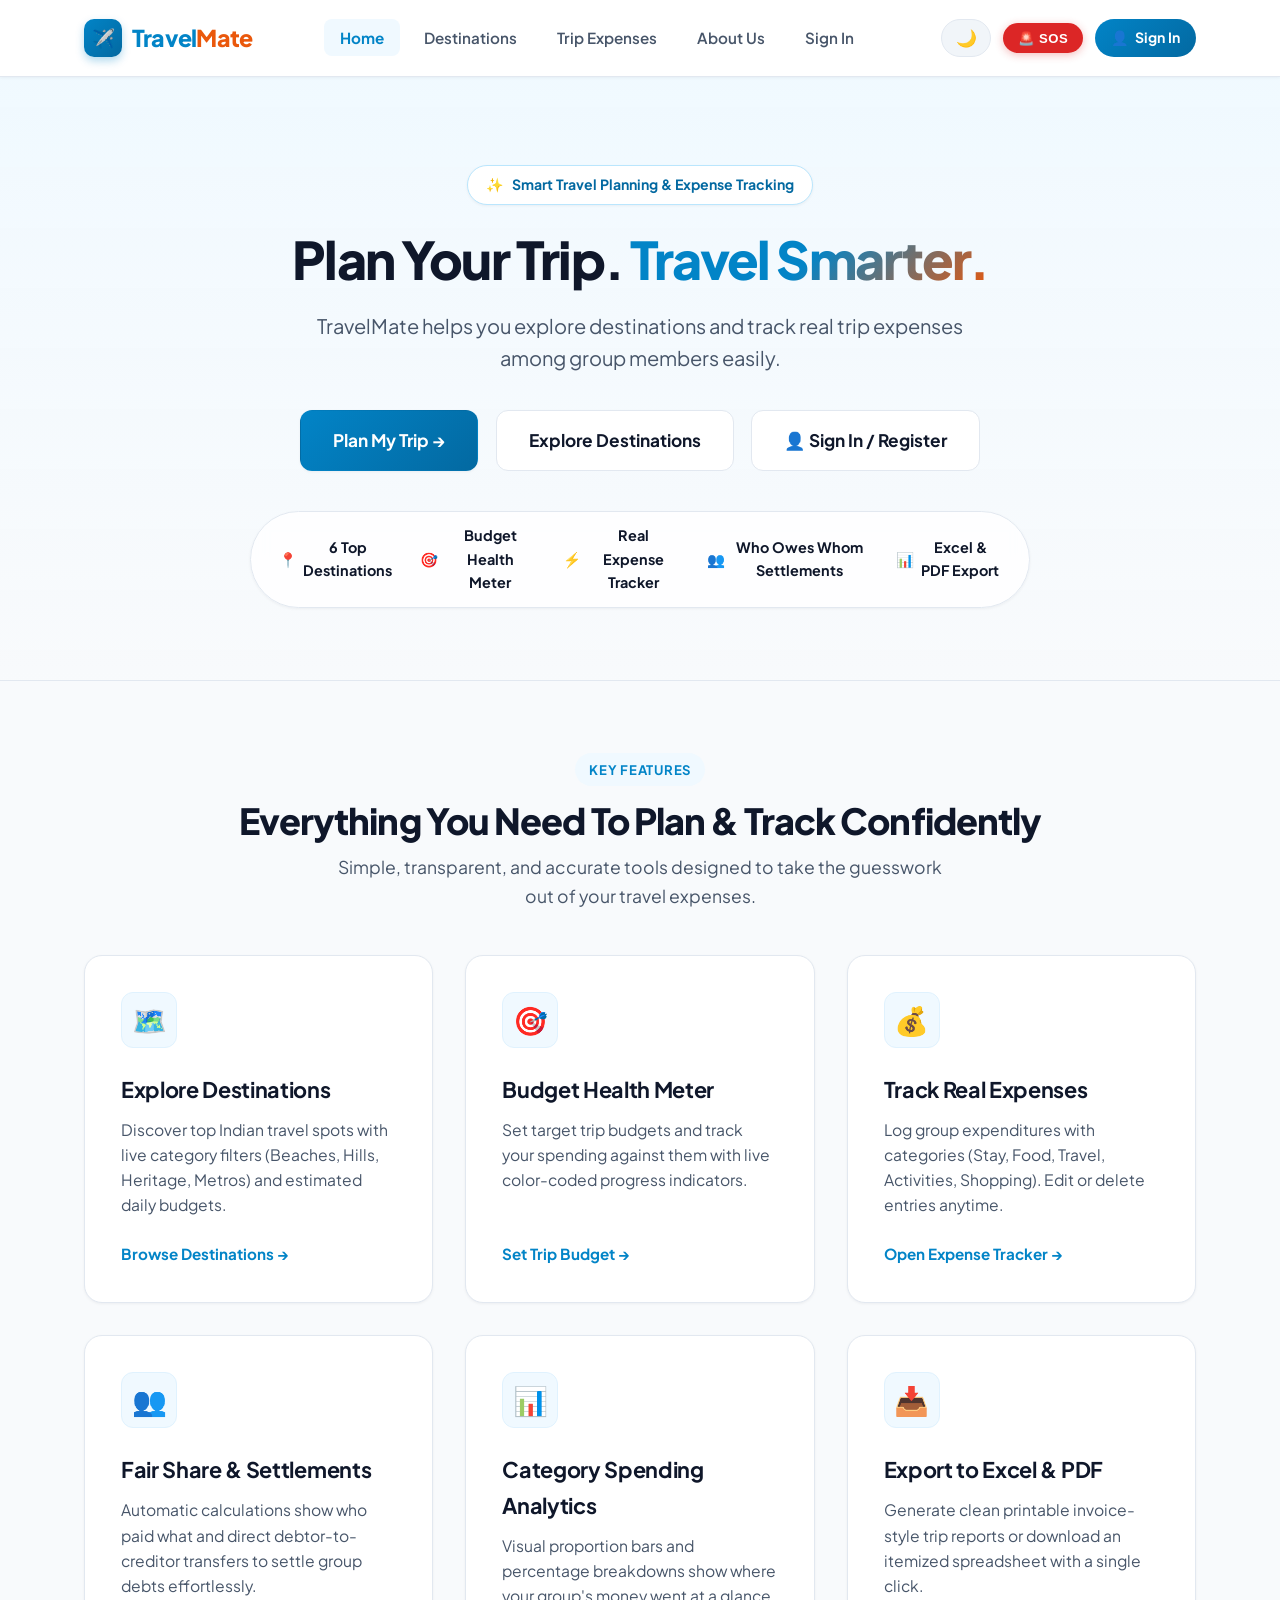
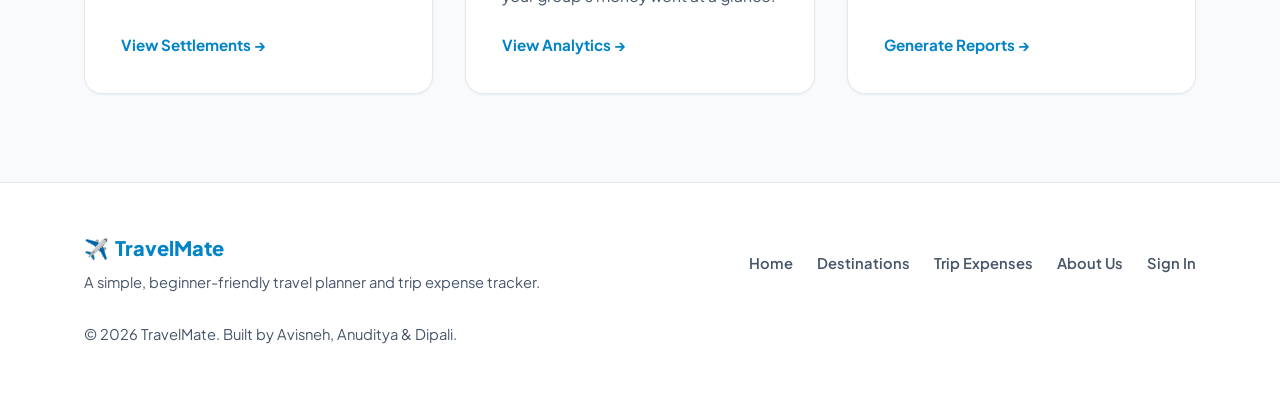
==== commit b5b21c98: "Remove launch live demo button from home page and update server launcher" ====
--- a/index.html
+++ b/index.html
@@ -62,7 +62,6 @@
           </p>
           <div class="hero-actions">
             <a href="budget.html" class="btn btn-primary btn-lg">Plan My Trip &rarr;</a>
-            <a href="budget.html?demo=true" class="btn btn-secondary btn-lg">🚀 Launch Live Demo</a>
             <a href="destinations.html" class="btn btn-outline btn-lg">Explore Destinations</a>
             <a href="login.html" class="btn btn-outline btn-lg">👤 Sign In / Register</a>
           </div>
